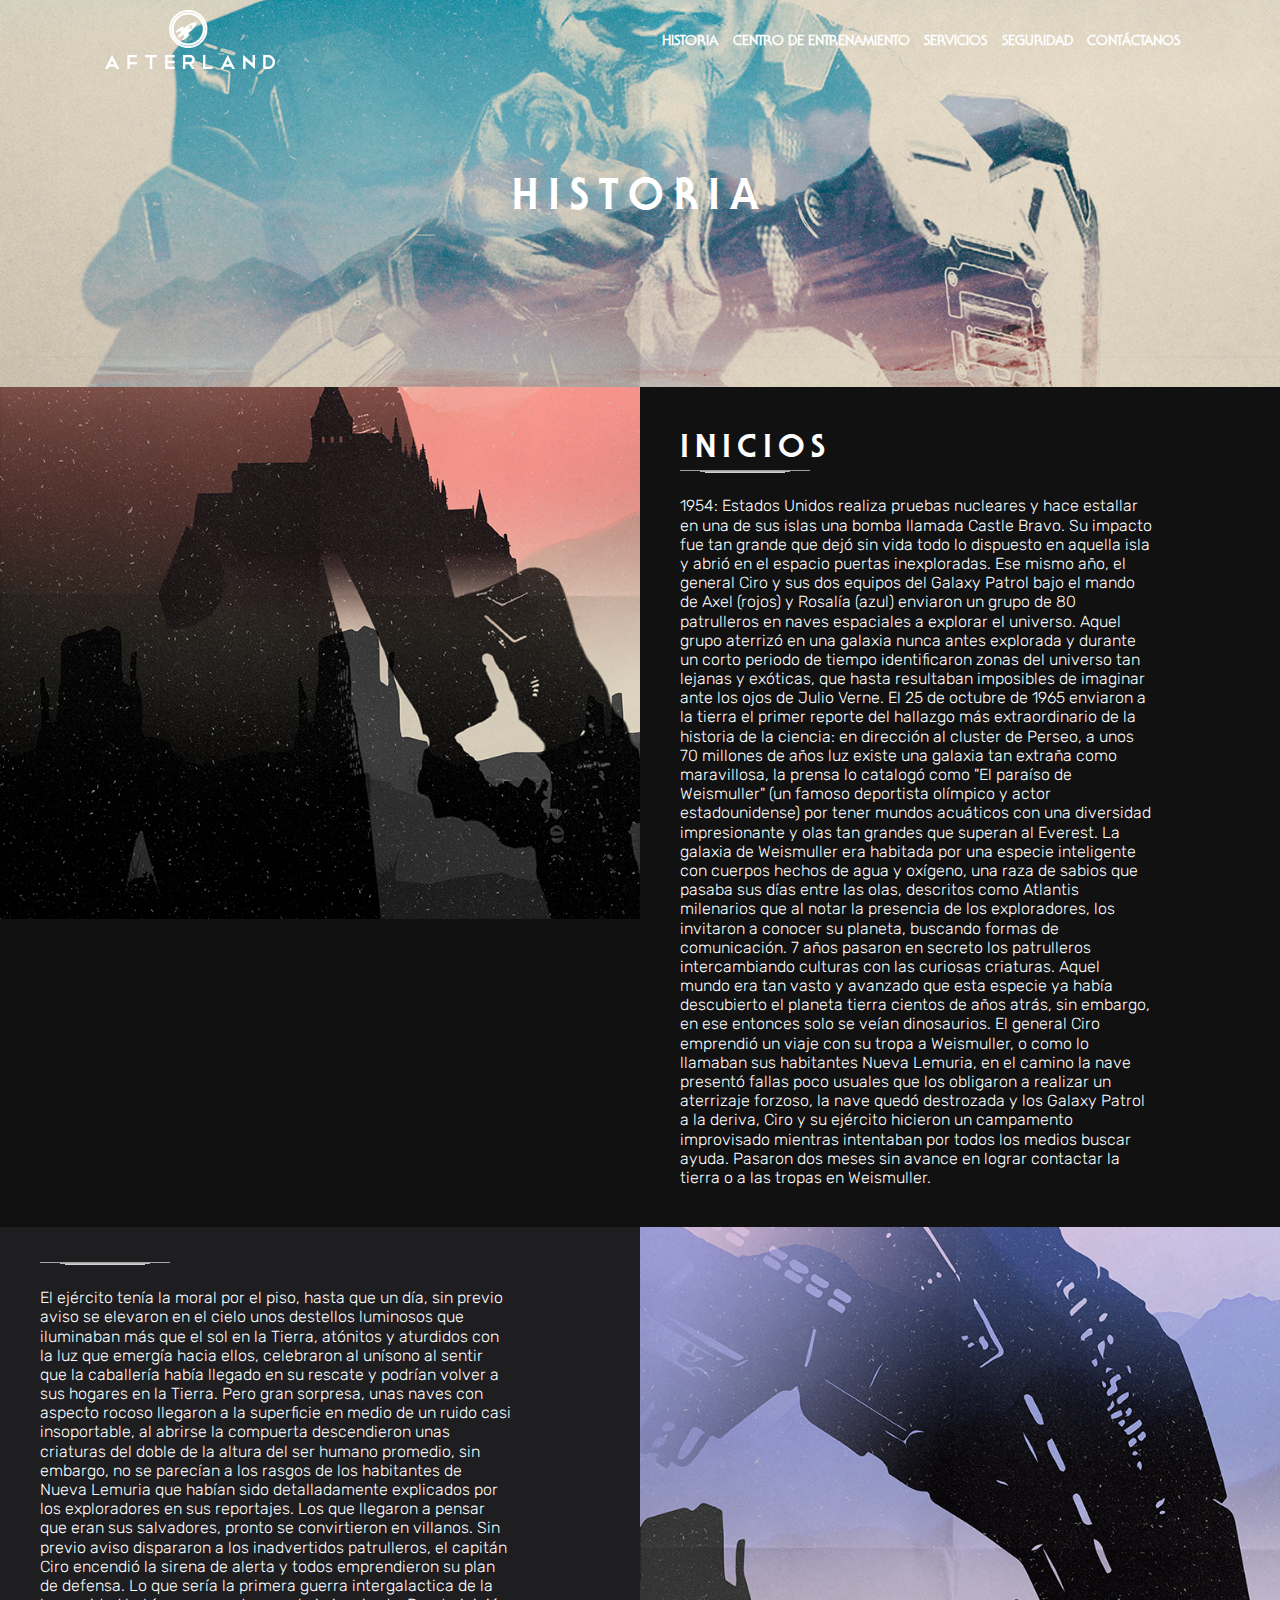
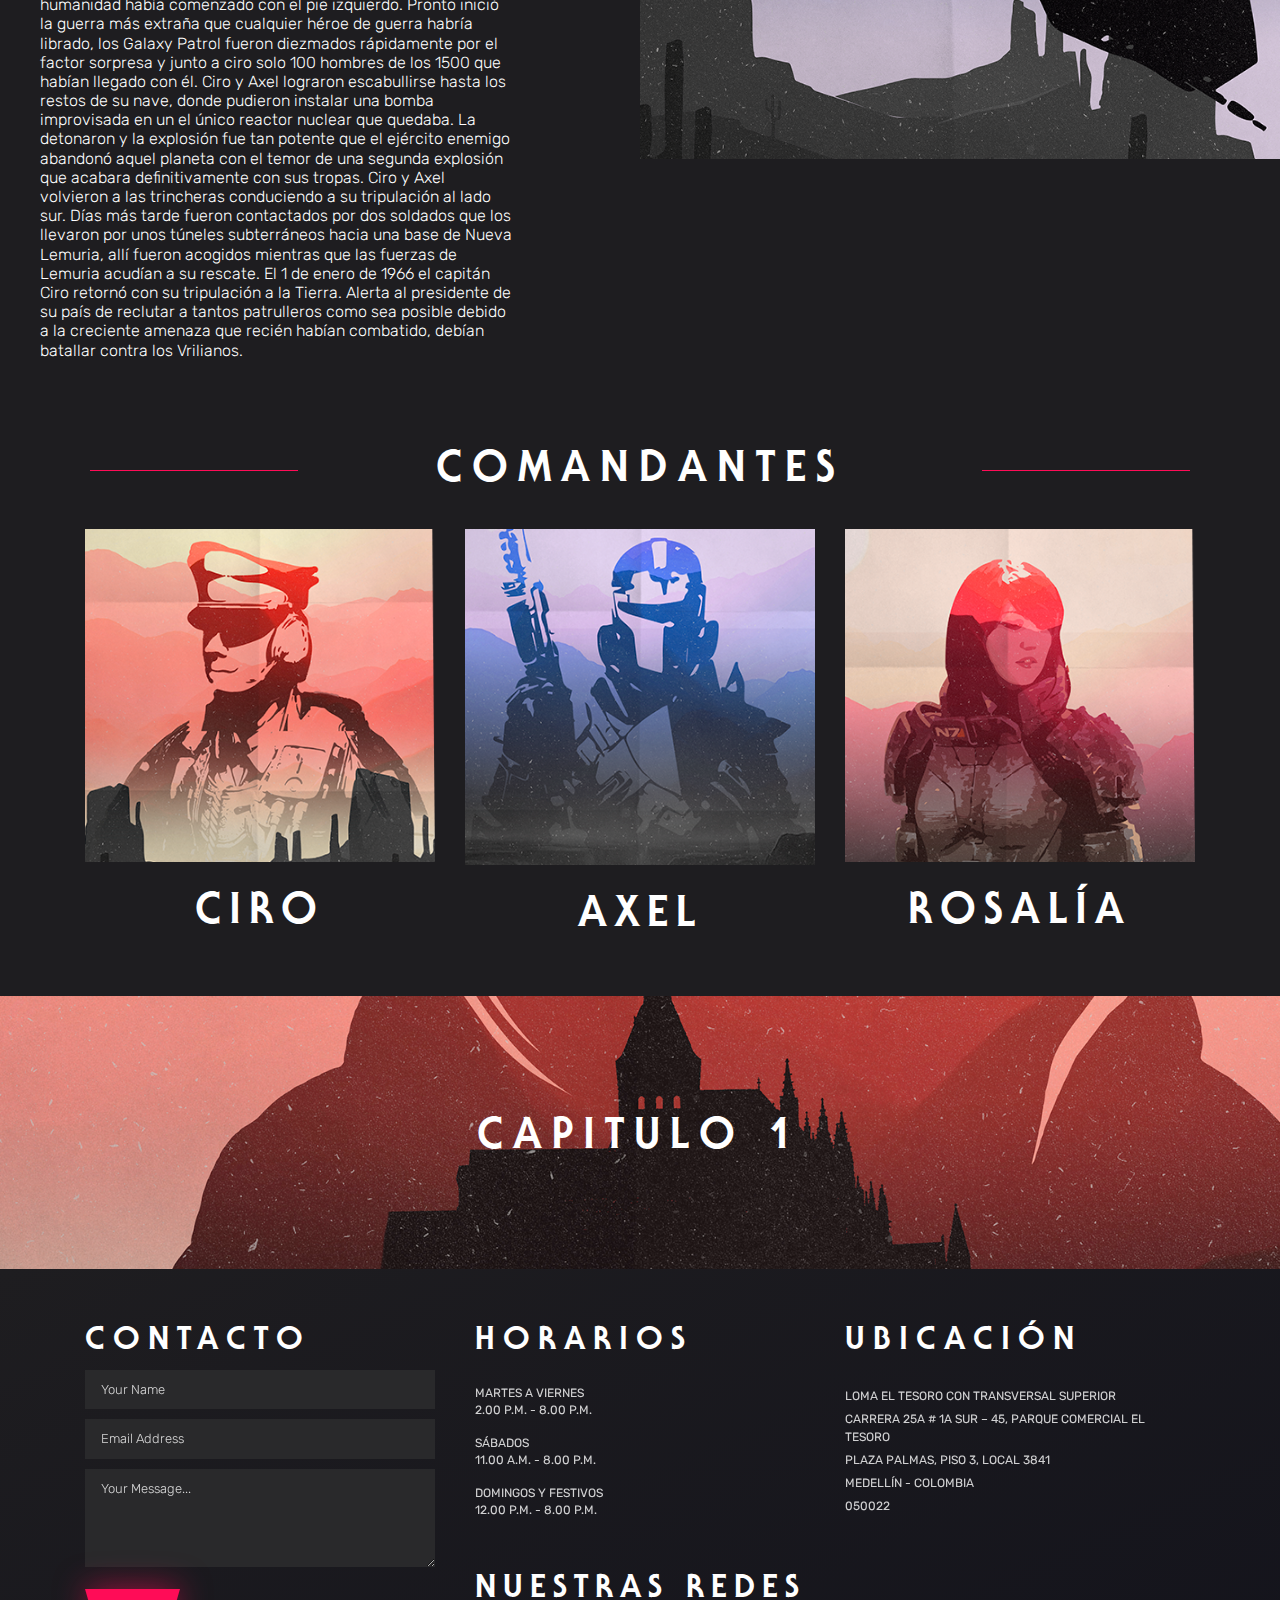
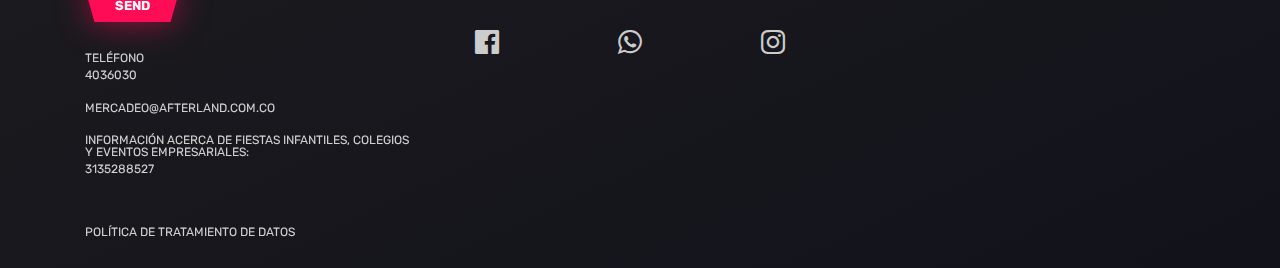
==== pages/history.html @ 02f98a66 "internal pages" ====
<!DOCTYPE html>
<html lang="en">
  <head>
    <meta charset="UTF-8" />
    <meta
      name="viewport"
      content="width=device-width, initial-scale=1, shrink-to-fit=no"
    />
    <meta http-equiv="X-UA-Compatible" content="ie=edge" />
    <title>Afterland - History</title>

    <link rel="icon" href="../img/favicon.ico" type="image/x-icon" />
    <link
      rel="stylesheet"
      href="https://stackpath.bootstrapcdn.com/bootstrap/4.3.1/css/bootstrap.min.css"
      integrity="sha384-ggOyR0iXCbMQv3Xipma34MD+dH/1fQ784/j6cY/iJTQUOhcWr7x9JvoRxT2MZw1T"
      crossorigin="anonymous"
    />
    <link
      rel="stylesheet"
      href="https://maxcdn.bootstrapcdn.com/font-awesome/4.7.0/css/font-awesome.min.css"
    />
    <link
      href="https://fonts.googleapis.com/css?family=Rubik:300,500,700&display=swap"
      rel="stylesheet"
    />
    <link href="../css/styles.css" rel="stylesheet" />
  </head>

  <body>
    <div class="afterland">
      <!-- Header -->
      <header>
        <nav class="afterland__navbar">
          <div class="container">
            <div class="afterland__navbox">
              <div class="afterland__logo">
                <a href="../index.html">
                  <img src="../img/logo.png" alt="logo" />
                </a>
              </div>

              <div class="afterland__menu" id="navbarResponsive">
                <ul class="afterland__list">
                  <li class="afterland__item">
                    <a href="history.html">Historia</a>
                  </li>
                  <li class="afterland__item">
                    <a href="./trainingCenter.html">Centro de entrenamiento</a>
                  </li>
                  <li class="afterland__item">
                    <a href="./services.html">Servicios</a>
                  </li>
                  <li class="afterland__item">
                    <a href="#">Seguridad</a>
                  </li>
                  <li class="afterland__item">
                    <a href="#">contáctanos</a>
                  </li>
                </ul>
              </div>
              <div
                class="afterland__responsive"
                data-toggle="collapse"
                data-target="#navbarResponsive"
                aria-controls="navbarResponsive"
                aria-expanded="false"
                aria-label="Toggle navigation"
              >
                <input type="checkbox" id="lanzador" />
                <label for="lanzador">
                  <span class="afterland__responsive--linea"></span>
                  <span class="afterland__responsive--linea"></span>
                  <span class="afterland__responsive--linea"></span>
                </label>
              </div>
            </div>
          </div>
        </nav>
      </header>
      <!-- End Header -->
      <!-- Banner -->
      <section class="afterland__hero">
        <div class="afterland__banner">
          <picture>
            <img
              class="afterland__banner--header"
              src="../img/Uncle-sam.png"
              alt="Uncle-sam"
            />
          </picture>
          <div class="container">
            <div class="afterland__historyBox">
              <h1 class="afterland__historyTitle">Historia</h1>
            </div>
          </div>
        </div>
      </section>
      <!-- End Banner -->

      <!-- Inicios -->
      <section class="afterland__inicios">
        <div class="afterland__iniciosWrapper">
          <div class="container-fluid">
            <div class="row">
              <div class="col-md-12 col-lg-6 nopadding">
                <div class="afterland__iniciosBox">
                  <div class="afterland__iniciosImage">
                    <img src="../img/AficheEpisodio1-A.png" />
                  </div>
                </div>
              </div>
              <div class="col-md-12 col-lg-6 nopadding">
                <div
                  class="afterland__iniciosHistory afterland__iniciosHistory--inicio"
                >
                  <div class="afterland__iniciosInfo">
                    <h6 class="afterland__iniciosTitle">
                      Inicios
                    </h6>
                  </div>

                  <div class="afterland__line">
                    <span class="afterland__line--first"></span>
                    <span class="afterland__line--last"></span>
                  </div>

                  <p class="afterland__iniciosText">
                    1954: Estados Unidos realiza pruebas nucleares y hace
                    estallar en una de sus islas una bomba llamada Castle Bravo.
                    Su impacto fue tan grande que dejó sin vida todo lo
                    dispuesto en aquella isla y abrió en el espacio puertas
                    inexploradas. Ese mismo año, el general Ciro y sus dos
                    equipos del Galaxy Patrol bajo el mando de Axel (rojos) y
                    Rosalía (azul) enviaron un grupo de 80 patrulleros en naves
                    espaciales a explorar el universo. Aquel grupo aterrizó en
                    una galaxia nunca antes explorada y durante un corto periodo
                    de tiempo identificaron zonas del universo tan lejanas y
                    exóticas, que hasta resultaban imposibles de imaginar ante
                    los ojos de Julio Verne. El 25 de octubre de 1965 enviaron a
                    la tierra el primer reporte del hallazgo más extraordinario
                    de la historia de la ciencia: en dirección al cluster de
                    Perseo, a unos 70 millones de años luz existe una galaxia
                    tan extraña como maravillosa, la prensa lo catalogó como "El
                    paraíso de Weismuller" (un famoso deportista olímpico y
                    actor estadounidense) por tener mundos acuáticos con una
                    diversidad impresionante y olas tan grandes que superan al
                    Everest. La galaxia de Weismuller era habitada por una
                    especie inteligente con cuerpos hechos de agua y oxígeno,
                    una raza de sabios que pasaba sus días entre las olas,
                    descritos como Atlantis milenarios que al notar la presencia
                    de los exploradores, los invitaron a conocer su planeta,
                    buscando formas de comunicación. 7 años pasaron en secreto
                    los patrulleros intercambiando culturas con las curiosas
                    criaturas. Aquel mundo era tan vasto y avanzado que esta
                    especie ya había descubierto el planeta tierra cientos de
                    años atrás, sin embargo, en ese entonces solo se veían
                    dinosaurios. El general Ciro emprendió un viaje con su tropa
                    a Weismuller, o como lo llamaban sus habitantes Nueva
                    Lemuria, en el camino la nave presentó fallas poco usuales
                    que los obligaron a realizar un aterrizaje forzoso, la nave
                    quedó destrozada y los Galaxy Patrol a la deriva, Ciro y su
                    ejército hicieron un campamento improvisado mientras
                    intentaban por todos los medios buscar ayuda. Pasaron dos
                    meses sin avance en lograr contactar la tierra o a las
                    tropas en Weismuller.
                  </p>
                </div>
              </div>
              <div class="col-md-12 col-lg-6 nopadding">
                <div
                  class="afterland__iniciosHistory afterland__iniciosHistory--next"
                >
                  <div class="afterland__line">
                    <span class="afterland__line--first"></span>
                    <span class="afterland__line--last"></span>
                  </div>
                  <p class="afterland__iniciosText">
                    El ejército tenía la moral por el piso, hasta que un día,
                    sin previo aviso se elevaron en el cielo unos destellos
                    luminosos que iluminaban más que el sol en la Tierra,
                    atónitos y aturdidos con la luz que emergía hacia ellos,
                    celebraron al unísono al sentir que la caballería había
                    llegado en su rescate y podrían volver a sus hogares en la
                    Tierra. Pero gran sorpresa, unas naves con aspecto rocoso
                    llegaron a la superficie en medio de un ruido casi
                    insoportable, al abrirse la compuerta descendieron unas
                    criaturas del doble de la altura del ser humano promedio,
                    sin embargo, no se parecían a los rasgos de los habitantes
                    de Nueva Lemuria que habían sido detalladamente explicados
                    por los exploradores en sus reportajes. Los que llegaron a
                    pensar que eran sus salvadores, pronto se convirtieron en
                    villanos. Sin previo aviso dispararon a los inadvertidos
                    patrulleros, el capitán Ciro encendió la sirena de alerta y
                    todos emprendieron su plan de defensa. Lo que sería la
                    primera guerra intergalactica de la humanidad había
                    comenzado con el pie izquierdo. Pronto inició la guerra más
                    extraña que cualquier héroe de guerra habría librado, los
                    Galaxy Patrol fueron diezmados rápidamente por el factor
                    sorpresa y junto a ciro solo 100 hombres de los 1500 que
                    habían llegado con él. Ciro y Axel lograron escabullirse
                    hasta los restos de su nave, donde pudieron instalar una
                    bomba improvisada en un el único reactor nuclear que
                    quedaba. La detonaron y la explosión fue tan potente que el
                    ejército enemigo abandonó aquel planeta con el temor de una
                    segunda explosión que acabara definitivamente con sus
                    tropas. Ciro y Axel volvieron a las trincheras conduciendo a
                    su tripulación al lado sur. Días más tarde fueron
                    contactados por dos soldados que los llevaron por unos
                    túneles subterráneos hacia una base de Nueva Lemuria, allí
                    fueron acogidos mientras que las fuerzas de Lemuria acudían
                    a su rescate. El 1 de enero de 1966 el capitán Ciro retornó
                    con su tripulación a la Tierra. Alerta al presidente de su
                    país de reclutar a tantos patrulleros como sea posible
                    debido a la creciente amenaza que recién habían combatido,
                    debían batallar contra los Vrilianos.
                  </p>
                </div>
              </div>
              <div class="col-md-12 col-lg-6 nopadding full-height">
                <div class="afterland__iniciosBox">
                  <div class="afterland__iniciosImage">
                    <img src="../img/AficheEpisodio1-B.png" />
                  </div>
                </div>
              </div>
            </div>
          </div>
        </div>
      </section>
      <!-- End Inicios -->

      <!-- heroes -->
      <section class="afterland__heroes">
        <div class="container">
          <div class="afterland__heroesBox">
            <div class="row">
              <div class="col-12">
                <div class="afterland__heroesHeading">
                  <h2 class="afterland__headingName">
                    comandantes
                  </h2>
                </div>
              </div>
              <div class="col-xs-12 col-sm-6 col-lg-4">
                <div class="afterland__heroesSquare">
                  <div class="afterland__heroesImageBox">
                    <img class="afterland__heroesImage" src="../img/ciro.png" />
                    <div class="afterland__overlay">
                      <h3>
                        Teniente <br />
                        Mayor
                      </h3>
                    </div>
                  </div>
                  <div class="afterland__heroesInfo">
                    <h6 class="afterland__heroesTitle">
                      Ciro
                    </h6>
                  </div>
                </div>
              </div>
              <div class="col-xs-12 col-sm-6 col-lg-4">
                <div class="afterland__heroesSquare">
                  <div class="afterland__heroesImageBox">
                    <img class="afterland__heroesImage" src="../img/axel.png" />
                    <div class="afterland__overlay">
                      <h3>
                        Teniente <br />
                        Coronel
                      </h3>
                    </div>
                  </div>
                  <div class="afterland__heroesInfo">
                    <h6 class="afterland__heroesTitle">
                      Axel
                    </h6>
                  </div>
                </div>
              </div>
              <div class="col-xs-12 col-sm-6 col-lg-4">
                <div class="afterland__heroesSquare">
                  <div class="afterland__heroesImageBox">
                    <img
                      class="afterland__heroesImage"
                      src="../img/rosalia.png"
                    />
                    <div class="afterland__overlay">
                      <h3>
                        Teniente <br />
                        Experta
                      </h3>
                    </div>
                  </div>
                  <div class="afterland__heroesInfo">
                    <h6 class="afterland__heroesTitle">
                      Rosalía
                    </h6>
                  </div>
                </div>
              </div>
            </div>
          </div>
        </div>
      </section>
      <!-- end heroes -->

      <!-- Banner -->
      <section class="afterland__hero">
        <div class="afterland__banner">
          <picture>
            <img
              class="afterland__banner--header"
              src="../img/Episodio1.png"
              alt="Episodio1"
            />
          </picture>
          <div class="container">
            <div class="afterland__historyBox">
              <h1 class="afterland__historyTitle">Capitulo 1</h1>
            </div>
          </div>
        </div>
      </section>
      <!-- End Banner -->

      <!-- Footer -->
      <footer>
        <div class="afterland__footer">
          <div class="container">
            <div class="afterland__footerBox">
              <div class="row">
                <div class="col-sm-6 col-md-4">
                  <div class="afterland__footerSection">
                    <div>
                      <h3 class="afterland__footerTitle">Contacto</h3>
                    </div>
                    <div class="afterland__footerForm">
                      <form action="" method="get">
                        <input
                          class="afterland__footerInput"
                          type="text"
                          placeholder="Your Name"
                          required
                        />
                        <input
                          class="afterland__footerInput"
                          type="email"
                          placeholder="Email Address"
                          required
                        />
                        <textarea
                          class="afterland__footerInput"
                          rows="4"
                          placeholder="Your Message..."
                          required
                        ></textarea>

                        <span class="afterland__tagWrap">
                          <button class="afterland__footerBtn">
                            Send
                          </button>
                        </span>
                      </form>
                    </div>
                    <div class="afterland__footerInfo">
                      <div class="afterland__footerInfo--box">
                        <p class="afterland__footerInfo--text">teléfono</p>
                        <span class="afterland__footerInfo--phone"
                          >4036030</span
                        >
                      </div>
                      <div class="afterland__footerInfo--box">
                        <p class="afterland__footerInfo--text">
                          mercadeo@afterland.com.co
                        </p>
                      </div>
                      <div class="afterland__footerInfo--box">
                        <p class="afterland__footerInfo--text">
                          información acerca de fiestas infantiles, colegios y
                          eventos empresariales:
                        </p>
                        <span class="afterland__footerInfo--phone"
                          >3135288527</span
                        >
                      </div>
                      <div
                        class="afterland__footerInfo--box afterland__footerInfo--boxDates"
                      >
                        <a href="#" class="afterland__footerInfo--link">
                          <p class="afterland__footerInfo--text">
                            política de tratamiento de datos
                          </p>
                        </a>
                      </div>
                    </div>
                  </div>
                </div>
                <div class="col-sm-6 col-md-4">
                  <div
                    class="afterland__footerSection afterland__footerSection--schedule"
                  >
                    <div>
                      <h3 class="afterland__footerTitle">Horarios</h3>
                    </div>
                    <div class="afterland__footerInfo">
                      <div class="afterland__footerInfo--box">
                        <p class="afterland__footerInfo--text">
                          martes a viernes
                        </p>
                        <span class="afterland__footerInfo--phone"
                          >2.00 p.m. - 8.00 p.m.</span
                        >
                      </div>
                      <div class="afterland__footerInfo--box">
                        <p class="afterland__footerInfo--text">sábados</p>
                        <span class="afterland__footerInfo--phone"
                          >11.00 a.m. - 8.00 p.m.</span
                        >
                      </div>
                      <div class="afterland__footerInfo--box">
                        <p class="afterland__footerInfo--text">
                          domingos y festivos
                        </p>
                        <span class="afterland__footerInfo--phone"
                          >12.00 p.m. - 8.00 p.m.</span
                        >
                      </div>
                      <div class="afterland__footerHeading">
                        <h3
                          class="afterland__footerTitle afterland__footerTitle--media"
                        >
                          Nuestras redes
                        </h3>
                      </div>
                      <div class="afterland__footerSocial">
                        <a
                          href="https://www.facebook.com/AfterlandParqueTematico"
                          class="afterland__footerIcon"
                        >
                          <i
                            class="fa fa-facebook-official"
                            aria-hidden="true"
                          ></i>
                        </a>
                        <a
                          href="https://api.whatsapp.com/send?phone=573135288527"
                          class="afterland__footerIcon"
                        >
                          <i class="fa fa-whatsapp" aria-hidden="true"></i>
                        </a>
                        <a
                          href="https://www.instagram.com/afterlandtesoro/"
                          class="afterland__footerIcon"
                        >
                          <i class="fa fa-instagram" aria-hidden="true"></i>
                        </a>
                        <!-- <a href="" class="afterland__footerIcon">
                            <i class="fa fa-twitter" aria-hidden="true"></i>
                          </a>
                          <a href="" class="afterland__footerIcon">
                            <i class="fa fa-youtube-play" aria-hidden="true"></i>
                          </a> -->
                      </div>
                    </div>
                  </div>
                </div>
                <div class="col-sm-6 col-md-4">
                  <div class="afterland__footerSection">
                    <div>
                      <h3 class="afterland__footerTitle">Ubicación</h3>
                    </div>
                    <div class="afterland__footerInfo">
                      <div class="afterland__footerInfo--box">
                        <p class="afterland__footerInfo--location">
                          Loma El Tesoro con Transversal Superior
                        </p>
                        <p class="afterland__footerInfo--location">
                          Carrera 25A # 1A Sur – 45, Parque Comercial El Tesoro
                        </p>
                        <p class="afterland__footerInfo--location">
                          Plaza palmas, piso 3, local 3841
                        </p>
                        <p class="afterland__footerInfo--location">
                          Medellín - Colombia
                        </p>
                        <p class="afterland__footerInfo--location">
                          050022
                        </p>
                      </div>
                    </div>
                  </div>
                </div>
              </div>
            </div>
          </div>
        </div>
      </footer>
      <!-- End Footer -->
    </div>

    <!-- Scripts -->
    <script
      src="https://code.jquery.com/jquery-3.3.1.slim.min.js"
      integrity="sha384-q8i/X+965DzO0rT7abK41JStQIAqVgRVzpbzo5smXKp4YfRvH+8abtTE1Pi6jizo"
      crossorigin="anonymous"
    ></script>
    <script
      src="https://cdnjs.cloudflare.com/ajax/libs/popper.js/1.14.7/umd/popper.min.js"
      integrity="sha384-UO2eT0CpHqdSJQ6hJty5KVphtPhzWj9WO1clHTMGa3JDZwrnQq4sF86dIHNDz0W1"
      crossorigin="anonymous"
    ></script>
    <script
      src="https://stackpath.bootstrapcdn.com/bootstrap/4.3.1/js/bootstrap.min.js"
      integrity="sha384-JjSmVgyd0p3pXB1rRibZUAYoIIy6OrQ6VrjIEaFf/nJGzIxFDsf4x0xIM+B07jRM"
      crossorigin="anonymous"
    ></script>
    <script src="js/script.js"></script>
  </body>
</html>
---- css/styles.css ----
@font-face {
  font-family: "MostraNuova";
  font-style: normal;
  font-weight: 700;
  src: local("MostraNuova-Bold"), url("../fonts/MostraNuova-Bold.otf") format("otf");
}
@font-face {
  font-family: "ITC Serif Gothic Light";
  font-style: normal;
  font-weight: normal;
  src: local("ITC Serif Gothic Light"), url("../fonts/ITCSerifGothic/itc-serif-gothic-light.woff") format("woff");
}
@font-face {
  font-family: "ITC Serif Gothic Regular";
  font-style: normal;
  font-weight: normal;
  src: local("ITC Serif Gothic Regular"), url("../fonts/ITCSerifGothic/itc-serif-gothic-regular.woff") format("woff");
}
@font-face {
  font-family: "ITC Serif Gothic Extra Bold";
  font-style: normal;
  font-weight: normal;
  src: local("ITC Serif Gothic Extra Bold"), url("../fonts/ITCSerifGothic/itc-serif-gothic-extra-bold.woff") format("woff");
}
html,
body,
ul,
ol {
  margin: 0;
  padding: 0;
}

.nopadding {
  padding: 0 !important;
  margin: 0 !important;
}

.full-height {
  background: #1e1d20;
}

body {
  background: #111111;
}

.carousel-indicators li {
  width: 12px;
  height: 12px;
  border-radius: 100%;
  margin: 0 12px 12px;
}

@font-face {
  font-family: "MostraNuova";
  font-style: normal;
  font-weight: 700;
  src: local("MostraNuova-Bold"), url("../fonts/MostraNuova-Bold.otf") format("otf");
}
@font-face {
  font-family: "ITC Serif Gothic Light";
  font-style: normal;
  font-weight: normal;
  src: local("ITC Serif Gothic Light"), url("../fonts/ITCSerifGothic/itc-serif-gothic-light.woff") format("woff");
}
@font-face {
  font-family: "ITC Serif Gothic Regular";
  font-style: normal;
  font-weight: normal;
  src: local("ITC Serif Gothic Regular"), url("../fonts/ITCSerifGothic/itc-serif-gothic-regular.woff") format("woff");
}
@font-face {
  font-family: "ITC Serif Gothic Extra Bold";
  font-style: normal;
  font-weight: normal;
  src: local("ITC Serif Gothic Extra Bold"), url("../fonts/ITCSerifGothic/itc-serif-gothic-extra-bold.woff") format("woff");
}
@font-face {
  font-family: "MostraNuova";
  font-style: normal;
  font-weight: 700;
  src: local("MostraNuova-Bold"), url("../fonts/MostraNuova-Bold.otf") format("otf");
}
@font-face {
  font-family: "ITC Serif Gothic Light";
  font-style: normal;
  font-weight: normal;
  src: local("ITC Serif Gothic Light"), url("../fonts/ITCSerifGothic/itc-serif-gothic-light.woff") format("woff");
}
@font-face {
  font-family: "ITC Serif Gothic Regular";
  font-style: normal;
  font-weight: normal;
  src: local("ITC Serif Gothic Regular"), url("../fonts/ITCSerifGothic/itc-serif-gothic-regular.woff") format("woff");
}
@font-face {
  font-family: "ITC Serif Gothic Extra Bold";
  font-style: normal;
  font-weight: normal;
  src: local("ITC Serif Gothic Extra Bold"), url("../fonts/ITCSerifGothic/itc-serif-gothic-extra-bold.woff") format("woff");
}
html,
body,
ul,
ol {
  margin: 0;
  padding: 0;
}

.nopadding {
  padding: 0 !important;
  margin: 0 !important;
}

.full-height {
  background: #1e1d20;
}

body {
  background: #111111;
}

.carousel-indicators li {
  width: 12px;
  height: 12px;
  border-radius: 100%;
  margin: 0 12px 12px;
}

@font-face {
  font-family: "MostraNuova";
  font-style: normal;
  font-weight: 700;
  src: local("MostraNuova-Bold"), url("../fonts/MostraNuova-Bold.otf") format("otf");
}
@font-face {
  font-family: "ITC Serif Gothic Light";
  font-style: normal;
  font-weight: normal;
  src: local("ITC Serif Gothic Light"), url("../fonts/ITCSerifGothic/itc-serif-gothic-light.woff") format("woff");
}
@font-face {
  font-family: "ITC Serif Gothic Regular";
  font-style: normal;
  font-weight: normal;
  src: local("ITC Serif Gothic Regular"), url("../fonts/ITCSerifGothic/itc-serif-gothic-regular.woff") format("woff");
}
@font-face {
  font-family: "ITC Serif Gothic Extra Bold";
  font-style: normal;
  font-weight: normal;
  src: local("ITC Serif Gothic Extra Bold"), url("../fonts/ITCSerifGothic/itc-serif-gothic-extra-bold.woff") format("woff");
}
.afterland {
  /* banner */
  /* inicios */
  /* heroes */
  /* resize */
}
.afterland__historyBox {
  position: absolute;
  top: 0;
  display: flex;
  height: 100%;
  left: 0;
  width: 100%;
  justify-content: center;
  align-items: center;
}
.afterland__historyTitle {
  font-family: "ITC Serif Gothic Extra Bold";
  color: #ffffff;
  font-size: 30px;
  margin: 0;
  text-transform: uppercase;
  letter-spacing: 8px;
  text-align: center;
}
.afterland__iniciosImage img {
  width: 100%;
}
.afterland__iniciosHistory {
  width: 100%;
  height: 100%;
  display: flex;
  flex-direction: column;
}
.afterland__iniciosHistory--inicio {
  background: #111111;
}
.afterland__iniciosHistory--next {
  background: #1e1d20;
  padding-top: 30px;
}
.afterland__iniciosTitle {
  font-family: "ITC Serif Gothic Extra Bold";
  padding: 40px 0 0 40px;
  color: #ffffff;
  font-size: 32px;
  margin: 0;
  text-transform: uppercase;
  letter-spacing: 6px;
}
.afterland__iniciosText {
  padding: 20px 0 40px 40px;
  margin: 0;
  font-size: 16px;
  font-weight: 300;
  font-family: "Rubik", sans-serif;
  color: #ffffff;
  width: 90%;
  line-height: 1.2;
}
.afterland__line {
  width: 130px;
  height: 1px;
  left: 40px;
  background: rgba(255, 255, 255, 0.6);
  position: relative;
  margin: 5px 0;
}
.afterland__line--first {
  width: 90px;
  height: 1px;
  background: rgba(255, 255, 255, 0.7);
  position: absolute;
  top: 1px;
  left: 20px;
}
.afterland__line--last {
  width: 80px;
  height: 1px;
  background: rgba(255, 255, 255, 0.8);
  position: absolute;
  top: 2px;
  left: 25px;
}
.afterland__heroesHeading {
  display: flex;
  justify-content: center;
  margin: 0 auto;
  text-align: center;
}
.afterland__heroesHeading::after {
  content: "";
  position: absolute;
  bottom: 0;
  left: 20px;
  right: 80%;
  height: 50%;
  border-top: 1px solid #ff0c57;
  z-index: 20;
}
.afterland__heroesHeading::before {
  content: "";
  position: absolute;
  bottom: 0;
  left: 80%;
  right: 20px;
  height: 50%;
  border-top: 1px solid #ff0c57;
  z-index: 20;
}
.afterland__heroes {
  width: 100%;
  padding: 40px 0;
  background: #1e1d20;
  display: flex;
  align-items: center;
}
.afterland__heroesWrap {
  display: flex;
  justify-content: center;
}
.afterland__heroesBox {
  margin: 0 auto;
}
.afterland__heroesSquare {
  margin: 30px auto 0;
}
.afterland__heroesImageBox {
  width: 100%;
  cursor: pointer;
  position: relative;
}
.afterland__heroesImage {
  width: 100%;
}
.afterland__heroesInfo {
  text-align: center;
  padding: 20px;
}
.afterland__heroesTitle {
  font-family: "ITC Serif Gothic Extra Bold";
  color: #ffffff;
  font-size: 30px;
  margin: 0;
  text-transform: uppercase;
  letter-spacing: 6px;
}
.afterland__overlay {
  position: absolute;
  top: 0;
  bottom: 0;
  left: 0;
  right: 0;
  height: 100%;
  width: 100%;
  opacity: 0;
  background: rgba(255, 12, 87, 0.2);
  transition: 0.5s ease-in;
  display: flex;
  justify-content: center;
  align-items: center;
  padding: 0 30px;
}
.afterland__overlay > h3 {
  font-size: 18px;
  color: #ffffff;
  margin: 0;
  text-align: center;
  text-transform: uppercase;
  opacity: 0.9;
  letter-spacing: 6px;
}
.afterland__overlay:hover {
  opacity: 1;
}
@media (min-width: 768px) {
  .afterland__heroesTitle {
    font-size: 43px;
    letter-spacing: 8px;
  }
  .afterland__overlay > h3 {
    font-size: 30px;
  }
  .afterland__historyTitle {
    font-size: 43px;
    letter-spacing: 10px;
  }
  .afterland__iniciosText {
    width: 80%;
  }
}

@font-face {
  font-family: "MostraNuova";
  font-style: normal;
  font-weight: 700;
  src: local("MostraNuova-Bold"), url("../fonts/MostraNuova-Bold.otf") format("otf");
}
@font-face {
  font-family: "ITC Serif Gothic Light";
  font-style: normal;
  font-weight: normal;
  src: local("ITC Serif Gothic Light"), url("../fonts/ITCSerifGothic/itc-serif-gothic-light.woff") format("woff");
}
@font-face {
  font-family: "ITC Serif Gothic Regular";
  font-style: normal;
  font-weight: normal;
  src: local("ITC Serif Gothic Regular"), url("../fonts/ITCSerifGothic/itc-serif-gothic-regular.woff") format("woff");
}
@font-face {
  font-family: "ITC Serif Gothic Extra Bold";
  font-style: normal;
  font-weight: normal;
  src: local("ITC Serif Gothic Extra Bold"), url("../fonts/ITCSerifGothic/itc-serif-gothic-extra-bold.woff") format("woff");
}
html,
body,
ul,
ol {
  margin: 0;
  padding: 0;
}

.nopadding {
  padding: 0 !important;
  margin: 0 !important;
}

.full-height {
  background: #1e1d20;
}

body {
  background: #111111;
}

.carousel-indicators li {
  width: 12px;
  height: 12px;
  border-radius: 100%;
  margin: 0 12px 12px;
}

@font-face {
  font-family: "MostraNuova";
  font-style: normal;
  font-weight: 700;
  src: local("MostraNuova-Bold"), url("../fonts/MostraNuova-Bold.otf") format("otf");
}
@font-face {
  font-family: "ITC Serif Gothic Light";
  font-style: normal;
  font-weight: normal;
  src: local("ITC Serif Gothic Light"), url("../fonts/ITCSerifGothic/itc-serif-gothic-light.woff") format("woff");
}
@font-face {
  font-family: "ITC Serif Gothic Regular";
  font-style: normal;
  font-weight: normal;
  src: local("ITC Serif Gothic Regular"), url("../fonts/ITCSerifGothic/itc-serif-gothic-regular.woff") format("woff");
}
@font-face {
  font-family: "ITC Serif Gothic Extra Bold";
  font-style: normal;
  font-weight: normal;
  src: local("ITC Serif Gothic Extra Bold"), url("../fonts/ITCSerifGothic/itc-serif-gothic-extra-bold.woff") format("woff");
}
.afterland {
  /* locations */
}
.afterland__locations {
  width: 100%;
  padding: 40px 0;
  background: #1e1d20;
  display: flex;
  align-items: center;
}
.afterland__locationsCard {
  background: #171618;
  font-family: "Rubik", sans-serif;
  color: #ffffff;
  max-width: 300px;
  margin: 20px auto 0;
}
.afterland__locationsImage {
  width: 100%;
}
.afterland__locationsInfo {
  padding: 20px;
  line-height: 0.8;
  min-height: 111px;
}
.afterland__locationsTitle {
  font-size: 14px;
  font-weight: 700;
  margin: 0 0 3px;
  text-transform: uppercase;
}
.afterland__locationsButton {
  -webkit-clip-path: polygon(10% 100%, 90% 100%, 100% 0, 0 0);
  clip-path: polygon(10% 100%, 90% 100%, 100% 0, 0 0);
  padding: 5px 10px;
  background: #ff0c57;
  color: #ffffff;
  border: 0;
  text-align: center;
  line-height: 1;
  font-family: "Rubik", sans-serif;
  font-weight: bold;
  font-size: 7px;
  text-transform: uppercase;
  margin: 5px 0 0;
  padding: 8px 16px !important;
  font-size: 10px !important;
}
.afterland__locationsButton:hover {
  background: rgba(255, 12, 87, 0.8);
  opacity: 0.9;
}
.afterland__locationsButton:focus {
  outline: none;
}
@media (min-width: 768px) {
  .afterland__locationsButton {
    padding: 10px 30px;
    font-size: 13px;
    margin: 10px 0 0;
  }
}
.afterland__locationsBottom {
  display: flex;
  justify-content: center;
}
.afterland__tagWrap {
  filter: drop-shadow(0px 0px 16px rgba(255, 12, 87, 0.6));
}
.afterland__locationsImageBox {
  position: relative;
  display: flex;
  justify-content: center;
  align-items: center;
  opacity: 0.8;
  transition: 0.3s ease-in-out;
  cursor: pointer;
}
.afterland__locationsImageBox:hover {
  opacity: 1;
}
.afterland__locationsLogo {
  position: absolute;
}

@font-face {
  font-family: "MostraNuova";
  font-style: normal;
  font-weight: 700;
  src: local("MostraNuova-Bold"), url("../fonts/MostraNuova-Bold.otf") format("otf");
}
@font-face {
  font-family: "ITC Serif Gothic Light";
  font-style: normal;
  font-weight: normal;
  src: local("ITC Serif Gothic Light"), url("../fonts/ITCSerifGothic/itc-serif-gothic-light.woff") format("woff");
}
@font-face {
  font-family: "ITC Serif Gothic Regular";
  font-style: normal;
  font-weight: normal;
  src: local("ITC Serif Gothic Regular"), url("../fonts/ITCSerifGothic/itc-serif-gothic-regular.woff") format("woff");
}
@font-face {
  font-family: "ITC Serif Gothic Extra Bold";
  font-style: normal;
  font-weight: normal;
  src: local("ITC Serif Gothic Extra Bold"), url("../fonts/ITCSerifGothic/itc-serif-gothic-extra-bold.woff") format("woff");
}
html,
body,
ul,
ol {
  margin: 0;
  padding: 0;
}

.nopadding {
  padding: 0 !important;
  margin: 0 !important;
}

.full-height {
  background: #1e1d20;
}

body {
  background: #111111;
}

.carousel-indicators li {
  width: 12px;
  height: 12px;
  border-radius: 100%;
  margin: 0 12px 12px;
}

@font-face {
  font-family: "MostraNuova";
  font-style: normal;
  font-weight: 700;
  src: local("MostraNuova-Bold"), url("../fonts/MostraNuova-Bold.otf") format("otf");
}
@font-face {
  font-family: "ITC Serif Gothic Light";
  font-style: normal;
  font-weight: normal;
  src: local("ITC Serif Gothic Light"), url("../fonts/ITCSerifGothic/itc-serif-gothic-light.woff") format("woff");
}
@font-face {
  font-family: "ITC Serif Gothic Regular";
  font-style: normal;
  font-weight: normal;
  src: local("ITC Serif Gothic Regular"), url("../fonts/ITCSerifGothic/itc-serif-gothic-regular.woff") format("woff");
}
@font-face {
  font-family: "ITC Serif Gothic Extra Bold";
  font-style: normal;
  font-weight: normal;
  src: local("ITC Serif Gothic Extra Bold"), url("../fonts/ITCSerifGothic/itc-serif-gothic-extra-bold.woff") format("woff");
}
.afterland {
  /* services */
  /* resize */
}
.afterland__services {
  width: 100%;
  background: #111111;
  overflow-x: hidden;
}
.afterland__servicesTitle {
  padding-bottom: 30px;
}
.afterland__servicesImage {
  width: 100%;
  height: 100%;
}
.afterland__events {
  background: #1e1d20;
}
.afterland__eventsForm {
  display: block;
  font-family: "Rubik", sans-serif;
  display: flex;
  flex-direction: column;
  justify-content: center;
  align-items: center;
  height: 100%;
  padding: 0 40px 20px;
  position: relative;
}
.afterland__eventsInput {
  width: 100%;
  font-size: 13px;
  border: none;
  background: #29292b;
  color: #ffffff;
  padding: 10px 16px;
  margin: 5px 0;
  font-weight: 300;
}
.afterland__eventsInput:focus {
  outline: none;
  background: rgba(41, 41, 43, 0.8);
  transition: all 0.3s ease-in;
}
.afterland__eventsInput::placeholder {
  color: #ffffff;
  opacity: 0.8;
}
.afterland__eventsBtn {
  -webkit-clip-path: polygon(10% 100%, 90% 100%, 100% 0, 0 0);
  clip-path: polygon(10% 100%, 90% 100%, 100% 0, 0 0);
  padding: 5px 10px;
  background: #ff0c57;
  color: #ffffff;
  border: 0;
  text-align: center;
  line-height: 1;
  font-family: "Rubik", sans-serif;
  font-weight: bold;
  font-size: 7px;
  text-transform: uppercase;
  margin: 5px 0 0;
  padding: 10px 20px;
  font-size: 12px;
}
.afterland__eventsBtn:hover {
  background: rgba(255, 12, 87, 0.8);
  opacity: 0.9;
}
.afterland__eventsBtn:focus {
  outline: none;
}
@media (min-width: 768px) {
  .afterland__eventsBtn {
    padding: 10px 30px;
    font-size: 13px;
    margin: 10px 0 0;
  }
}
.afterland__lineBox {
  position: absolute;
  top: 5%;
  left: 5%;
}
.afterland__eventsDescription {
  color: #ffffff;
  font-family: "Rubik", sans-serif;
  font-weight: 300;
  font-size: 14px;
  opacity: 0.8;
  line-height: 1.3;
  width: 80%;
  padding: 50px 0 20px;
  text-align: center;
}
.afterland__mediaBoxP {
  background-repeat: no-repeat;
  background-size: cover;
  background-position: center center;
  position: relative;
}
.afterland__fiestaTitle {
  font-size: 43px;
  letter-spacing: 10px;
  text-transform: uppercase;
  font-weight: 700;
  color: #ffffff;
  font-family: "ITC Serif Gothic Extra Bold";
  text-align: center;
  padding: 20px 0;
  margin: 0;
}
.afterland__servicesWrap {
  text-align: center;
}
.afterland__cardLine {
  width: 130px;
  height: 1px;
  background: rgba(255, 255, 255, 0.6);
  position: relative;
  margin: 5px auto;
}
.afterland__partycardBox {
  background: #1e1d20;
}
.afterland__partyCard {
  background: transparent;
  font-family: "Rubik", sans-serif;
  color: #ffffff;
  margin: 20px auto 0;
}
@media (min-width: 768px) {
  .afterland__eventsDescription {
    padding: 20px 0;
  }
}

.afterland {
  /*header*/
  /*banner*/
  /* training */
  /* media */
  /* footer */
  /* resize */
}
.afterland__navbar {
  width: 100%;
  position: relative;
  padding: 10px 0;
  background-color: transparent;
  z-index: 99;
  background: #1e1d20;
}
.afterland__navbox {
  display: flex;
  justify-content: space-between;
  align-items: center;
  padding: 0 10px;
}
.afterland__logo {
  padding: 0 10px;
}
.afterland__logo img {
  width: 70%;
}
.afterland__menu:not(.show) {
  display: none;
}
.afterland__item {
  display: inline-block;
  list-style-type: none;
  margin: 0;
  padding: 0 5px;
}
.afterland__item a {
  font-family: "ITC Serif Gothic Regular";
  color: #ffffff;
  text-decoration: none;
  text-transform: uppercase;
  font-weight: bold;
  font-size: 14px;
  text-shadow: 0 0 0 transparent, 0 0 0 transparent;
}
.afterland__item a:hover {
  color: #ff0c57;
  transition: all 0.2s ease-in-out;
  text-shadow: 0 0 2px #ff0c57, 0 0 2px #ffffff;
}
.afterland__list {
  position: absolute;
  text-align: right;
  top: 60px;
  width: 100%;
  left: 0;
  display: grid;
  padding: 10px 30px;
  z-index: 9999;
  background: rgba(23, 22, 24, 0.7);
  transition: all 0.3s ease-in;
}
.afterland__responsive {
  width: 30px;
  height: 20px;
  padding: 0;
}
.afterland__responsive #lanzador {
  position: absolute;
  left: -9999px;
}
.afterland__responsive label {
  display: flex;
  flex-direction: column;
  justify-content: space-between;
  height: 100%;
  cursor: pointer;
}
.afterland__responsive--linea {
  height: 3px;
  background-color: #fff;
  transform: translateY(0) rotate(0);
  transition: all 0.3s;
  box-shadow: 0 0 4px #ff0c57, 0 0 4px #ffffff;
}
#lanzador:checked ~ label .afterland__responsive--linea:nth-child(1) {
  transform: translateY(9px) rotate(45deg);
}
#lanzador:checked ~ label .afterland__responsive--linea:nth-child(2) {
  opacity: 0;
}
#lanzador:checked ~ label .afterland__responsive--linea:nth-child(3) {
  transform: translateY(-9px) rotate(-45deg);
}
.afterland__banner {
  background-repeat: no-repeat;
  background-size: cover;
  background-position: center center;
  position: relative;
}
.afterland__banner--header {
  width: 100%;
  height: 100%;
}
.afterland__bannerBox {
  position: absolute;
  top: 0;
  display: flex;
  height: 100%;
  left: 0;
  width: 100%;
  justify-content: center;
  align-items: center;
  overflow-x: hidden;
}
.afterland__caption {
  display: inline-flex;
}
.afterland__caption--force {
  width: 50%;
}
.afterland__caption--play {
  width: 40%;
  cursor: pointer;
}
.afterland__caption--play:hover {
  opacity: 0.8;
}
.afterland__captionInfo {
  display: inline-flex;
  flex-direction: column;
  justify-content: center;
  align-items: center;
}
.afterland__infoPlay {
  height: 100%;
  display: flex;
  justify-content: center;
  align-items: center;
}
.afterland__knowBtn {
  -webkit-clip-path: polygon(10% 100%, 90% 100%, 100% 0, 0 0);
  clip-path: polygon(10% 100%, 90% 100%, 100% 0, 0 0);
  padding: 5px 10px;
  background: #ff0c57;
  color: #ffffff;
  border: 0;
  text-align: center;
  line-height: 1;
  font-family: "Rubik", sans-serif;
  font-weight: bold;
  font-size: 7px;
  text-transform: uppercase;
  margin: 5px 0 0;
}
.afterland__knowBtn:hover {
  background: rgba(255, 12, 87, 0.8);
  opacity: 0.9;
}
.afterland__knowBtn:focus {
  outline: none;
}
@media (min-width: 768px) {
  .afterland__knowBtn {
    padding: 10px 30px;
    font-size: 13px;
    margin: 10px 0 0;
  }
}
.afterland__training {
  width: 100%;
  padding: 40px 0;
  background: #1e1d20;
  display: flex;
  align-items: center;
}
.afterland__card {
  background: #171618;
  font-family: "Rubik", sans-serif;
  color: #ffffff;
  max-width: 300px;
  margin: 50px auto 0;
}
.afterland__cardImage {
  width: 100%;
}
.afterland__cardInfo {
  padding: 20px;
  min-height: 160px;
  line-height: 0.8;
}
.afterland__cardTitle {
  font-size: 14px;
  font-weight: 700;
  margin: 0 0 3px;
  text-transform: uppercase;
}
.afterland__cardText {
  font-size: 14px;
  font-weight: 300;
}
.afterland__cardHeading {
  display: flex;
  justify-content: center;
  margin: 0 auto;
  text-align: center;
}
.afterland__cardHeading::after {
  content: "";
  position: absolute;
  bottom: 0;
  left: 20px;
  right: 80%;
  height: 50%;
  border-top: 1px solid #ff0c57;
  z-index: 20;
}
.afterland__cardHeading::before {
  content: "";
  position: absolute;
  bottom: 0;
  left: 80%;
  right: 20px;
  height: 50%;
  border-top: 1px solid #ff0c57;
  z-index: 20;
}
.afterland__headingName {
  font-family: "ITC Serif Gothic Extra Bold";
  text-transform: uppercase;
  letter-spacing: 8px;
  font-size: 24px;
  font-weight: 700;
  color: #ffffff;
  position: relative;
}
.afterland__cardBottom {
  display: flex;
  justify-content: center;
  margin: 0 auto;
  padding: 30px 0;
}
.afterland__cardButton {
  -webkit-clip-path: polygon(10% 100%, 90% 100%, 100% 0, 0 0);
  clip-path: polygon(10% 100%, 90% 100%, 100% 0, 0 0);
  padding: 5px 10px;
  background: #ff0c57;
  color: #ffffff;
  border: 0;
  text-align: center;
  line-height: 1;
  font-family: "Rubik", sans-serif;
  font-weight: bold;
  font-size: 7px;
  text-transform: uppercase;
  margin: 5px 0 0;
  padding: 10px 20px;
  font-size: 12px;
}
.afterland__cardButton:hover {
  background: rgba(255, 12, 87, 0.8);
  opacity: 0.9;
}
.afterland__cardButton:focus {
  outline: none;
}
@media (min-width: 768px) {
  .afterland__cardButton {
    padding: 10px 30px;
    font-size: 13px;
    margin: 10px 0 0;
  }
}
.afterland__tagWrap {
  filter: drop-shadow(0px 0px 16px rgba(255, 12, 87, 0.6));
}
.afterland__mediaBox {
  background-repeat: no-repeat;
  background-size: cover;
  background-position: center center;
  position: relative;
  padding-bottom: 20px;
  background: #1e1d20;
}
.afterland__videoResponsive {
  position: relative;
  min-height: 798px;
  overflow: hidden;
}
.afterland__videoResponsive iframe, .afterland__videoResponsive object, .afterland__videoResponsive embed {
  position: absolute;
  top: 0;
  left: 0;
  width: 100%;
  height: 100%;
}
.afterland__footer {
  background: linear-gradient(to bottom right, #1e1d20, #12121b);
}
.afterland__footerSection {
  color: #ffffff;
  margin-bottom: 50px;
}
.afterland__footerSection--schedule {
  padding: 0 0 0 10px;
}
.afterland__footerBox {
  padding: 50px 0 20px;
}
.afterland__footerForm {
  font-family: "Rubik", sans-serif;
}
.afterland__footerInput {
  width: 100%;
  font-size: 13px;
  border: none;
  background: #29292b;
  color: #ffffff;
  padding: 10px 16px;
  margin: 5px 0;
  font-weight: 300;
}
.afterland__footerInput:focus {
  outline: none;
  background: rgba(41, 41, 43, 0.8);
  transition: all 0.3s ease-in;
}
.afterland__footerInput::placeholder {
  color: #ffffff;
  opacity: 0.8;
}
.afterland__footerTitle {
  font-size: 32px;
  font-family: "ITC Serif Gothic Extra Bold";
  letter-spacing: 8px;
  text-transform: uppercase;
}
.afterland__footerTitle--media {
  letter-spacing: 7px;
}
.afterland__footerBtn {
  -webkit-clip-path: polygon(10% 100%, 90% 100%, 100% 0, 0 0);
  clip-path: polygon(10% 100%, 90% 100%, 100% 0, 0 0);
  padding: 5px 10px;
  background: #ff0c57;
  color: #ffffff;
  border: 0;
  text-align: center;
  line-height: 1;
  font-family: "Rubik", sans-serif;
  font-weight: bold;
  font-size: 7px;
  text-transform: uppercase;
  margin: 5px 0 0;
  padding: 10px 20px;
  font-size: 12px;
}
.afterland__footerBtn:hover {
  background: rgba(255, 12, 87, 0.8);
  opacity: 0.9;
}
.afterland__footerBtn:focus {
  outline: none;
}
@media (min-width: 768px) {
  .afterland__footerBtn {
    padding: 10px 30px;
    font-size: 13px;
    margin: 10px 0 0;
  }
}
.afterland__footerInfo {
  text-transform: uppercase;
  font-family: "Rubik", sans-serif;
  font-size: 12px;
  margin: 20px 0 0;
}
.afterland__footerInfo--box {
  padding: 10px 20px 10px 0;
}
.afterland__footerInfo--boxDates {
  margin-top: 30px;
  width: fit-content;
}
.afterland__footerInfo--text {
  opacity: 0.8;
  line-height: 1;
  margin: 0;
}
.afterland__footerInfo--location {
  margin: 0 0 5px 0;
}
.afterland__footerInfo--phone {
  position: relative;
  top: 2px;
  opacity: 0.8;
}
.afterland__footerInfo--location {
  opacity: 0.8;
}
.afterland__footerInfo--link {
  color: #ffffff;
}
.afterland__footerInfo--link:hover {
  color: rgba(255, 255, 255, 0.8);
  text-decoration: none;
}
.afterland__footerHeading {
  padding-top: 40px;
}
.afterland__footerSocial {
  display: flex;
  justify-content: space-between;
  padding: 15px 30px 0 0;
  margin-bottom: 50px;
}
.afterland__footerIcon i {
  color: rgba(255, 255, 255, 0.8);
  font-size: 28px;
}
.afterland__footerIcon i:hover {
  color: rgba(255, 12, 87, 0.8);
  transition: all 0.2s ease-in;
}
@media (min-width: 768px) {
  .afterland__navbar {
    position: absolute;
    background: none;
  }
  .afterland__cardHeading::after {
    left: 75%;
    right: 50px;
  }
  .afterland__cardHeading::before {
    left: 50px;
    right: 75%;
  }
  .afterland__cardText {
    font-size: 12px;
  }
  .afterland__headingName {
    font-size: 43px;
    letter-spacing: 10px;
  }
  .afterland__list {
    display: block;
    position: unset;
    padding: 10px 0;
    top: 80px;
    background: none;
  }
  .afterland__menu {
    text-align: right;
  }
  .afterland__menu:not(.show) {
    display: flex;
  }
  .afterland__responsive {
    display: none;
  }
  .afterland__caption {
    margin-right: 0;
    margin-bottom: 0;
  }
  .afterland__caption--force {
    width: 60%;
  }
  .afterland__caption--play {
    width: 50%;
  }
  .afterland__logo img {
    width: unset;
  }
  .afterland__footerSection {
    margin-bottom: 0;
  }
}

/*# sourceMappingURL=styles.css.map */
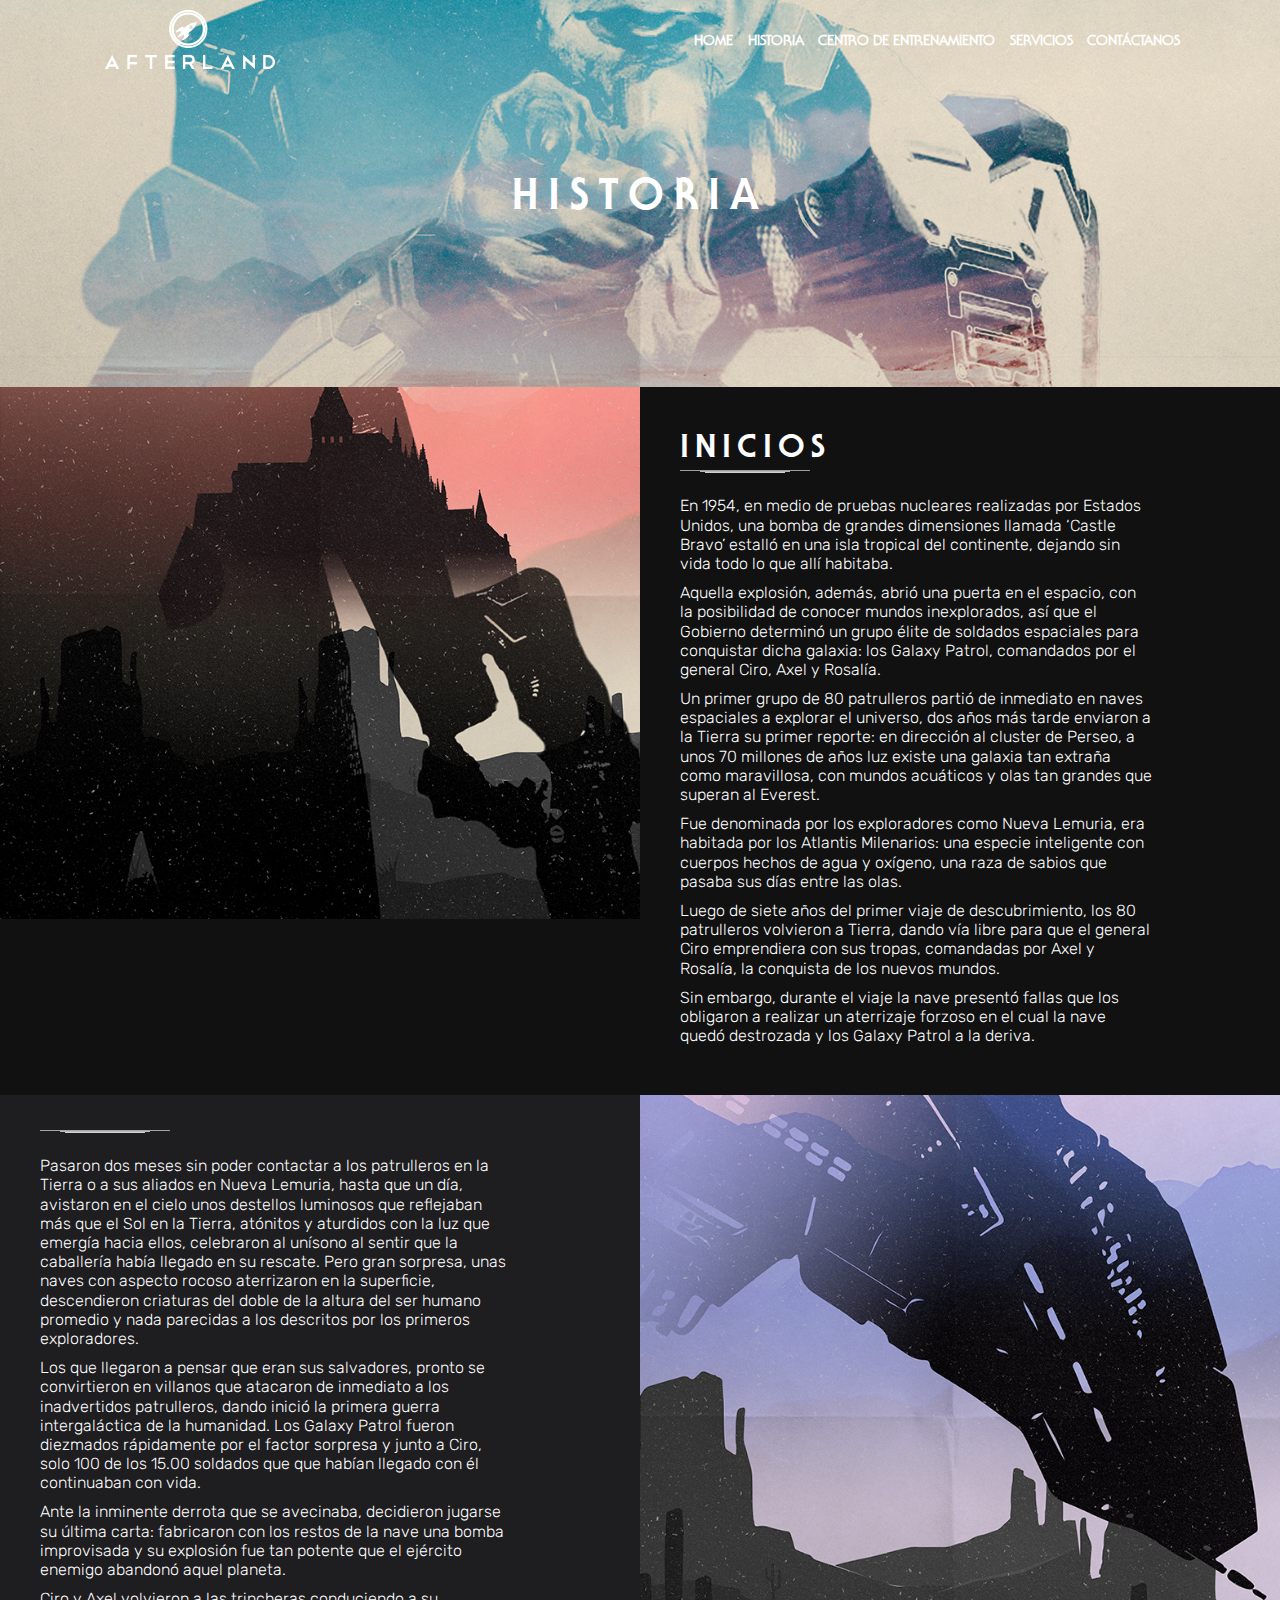
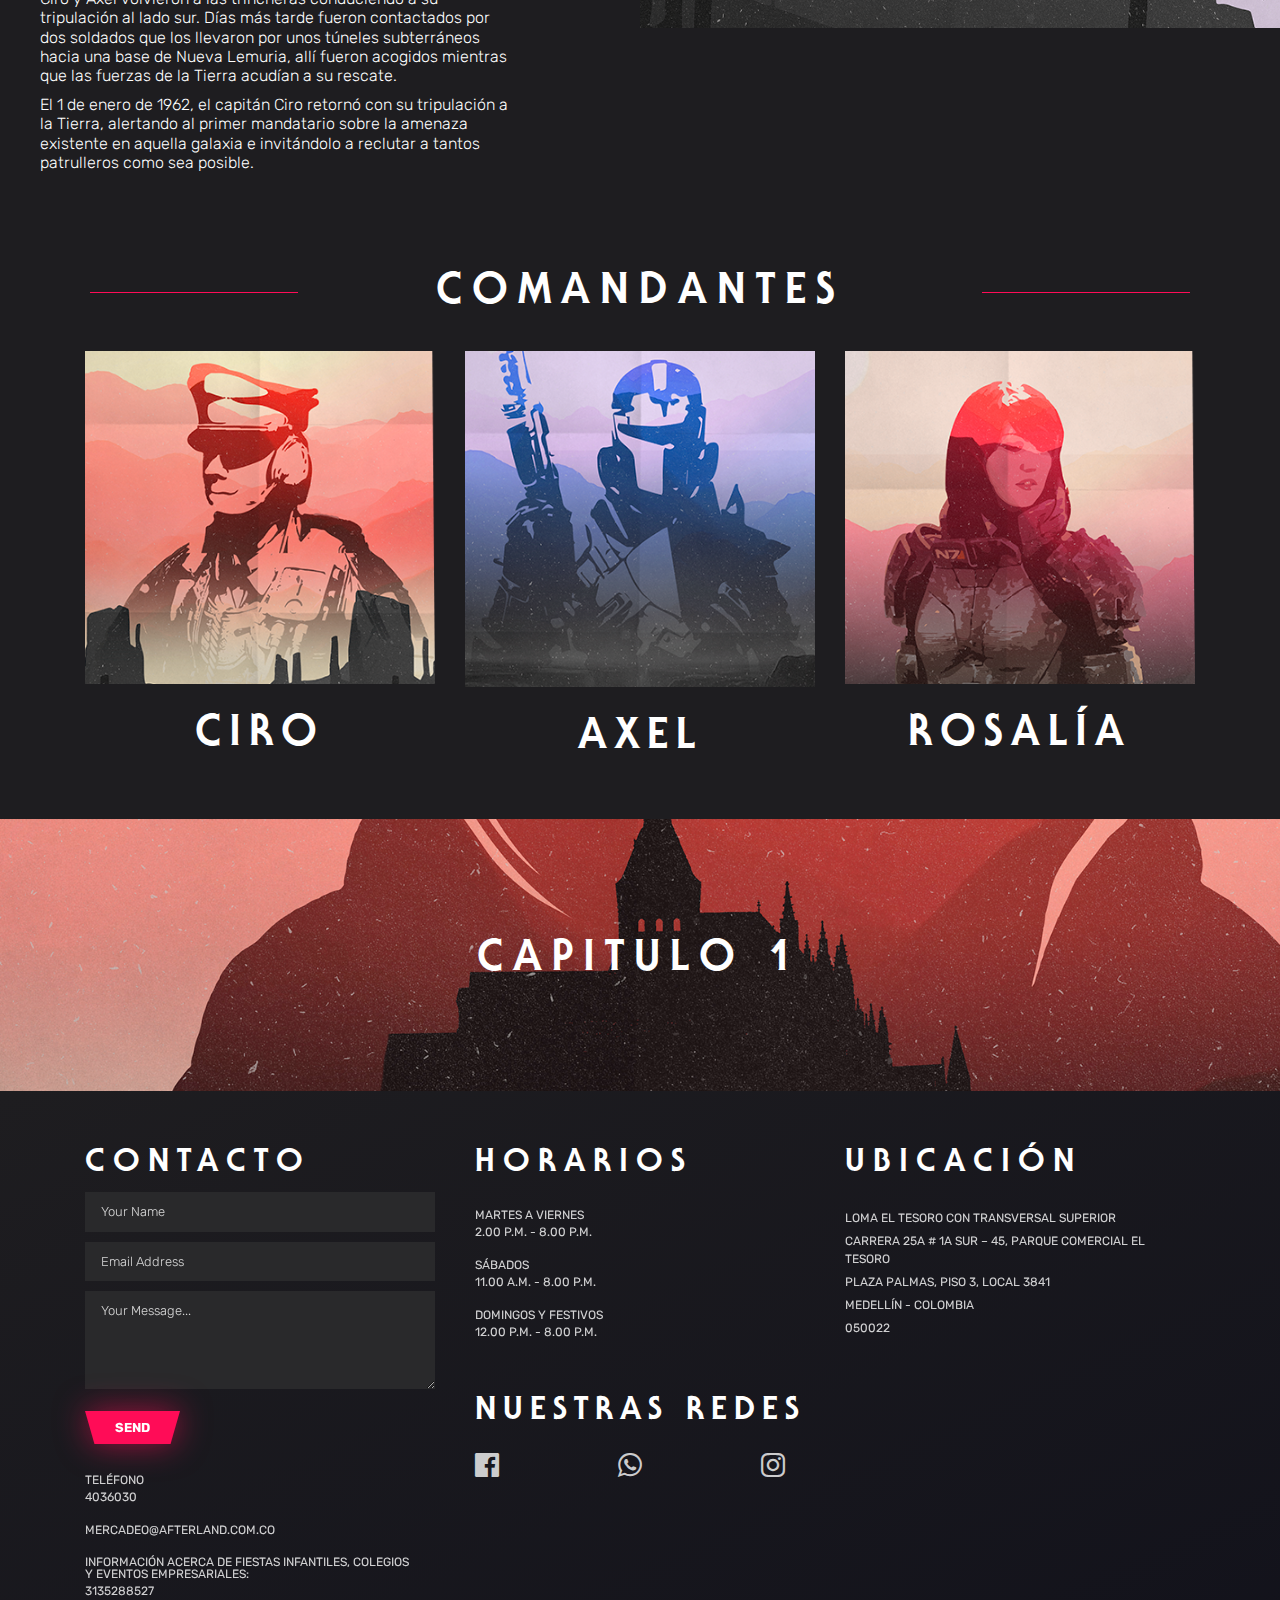
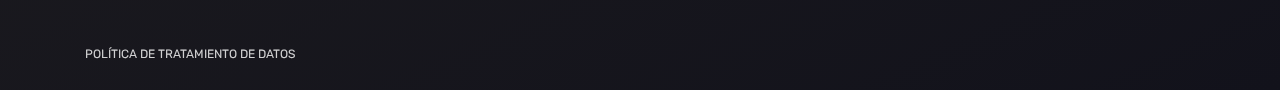
==== commit b79f01f4: "internal pages" ====
--- a/pages/history.html
+++ b/pages/history.html
@@ -43,6 +43,9 @@
               <div class="afterland__menu" id="navbarResponsive">
                 <ul class="afterland__list">
                   <li class="afterland__item">
+                    <a href="../index.html">Home</a>
+                  </li>
+                  <li class="afterland__item">
                     <a href="history.html">Historia</a>
                   </li>
                   <li class="afterland__item">
@@ -51,11 +54,9 @@
                   <li class="afterland__item">
                     <a href="./services.html">Servicios</a>
                   </li>
+
                   <li class="afterland__item">
-                    <a href="#">Seguridad</a>
-                  </li>
-                  <li class="afterland__item">
-                    <a href="#">contáctanos</a>
+                    <a href="#contacto">contáctanos</a>
                   </li>
                 </ul>
               </div>
@@ -125,46 +126,53 @@
                     <span class="afterland__line--last"></span>
                   </div>
 
-                  <p class="afterland__iniciosText">
-                    1954: Estados Unidos realiza pruebas nucleares y hace
-                    estallar en una de sus islas una bomba llamada Castle Bravo.
-                    Su impacto fue tan grande que dejó sin vida todo lo
-                    dispuesto en aquella isla y abrió en el espacio puertas
-                    inexploradas. Ese mismo año, el general Ciro y sus dos
-                    equipos del Galaxy Patrol bajo el mando de Axel (rojos) y
-                    Rosalía (azul) enviaron un grupo de 80 patrulleros en naves
-                    espaciales a explorar el universo. Aquel grupo aterrizó en
-                    una galaxia nunca antes explorada y durante un corto periodo
-                    de tiempo identificaron zonas del universo tan lejanas y
-                    exóticas, que hasta resultaban imposibles de imaginar ante
-                    los ojos de Julio Verne. El 25 de octubre de 1965 enviaron a
-                    la tierra el primer reporte del hallazgo más extraordinario
-                    de la historia de la ciencia: en dirección al cluster de
-                    Perseo, a unos 70 millones de años luz existe una galaxia
-                    tan extraña como maravillosa, la prensa lo catalogó como "El
-                    paraíso de Weismuller" (un famoso deportista olímpico y
-                    actor estadounidense) por tener mundos acuáticos con una
-                    diversidad impresionante y olas tan grandes que superan al
-                    Everest. La galaxia de Weismuller era habitada por una
-                    especie inteligente con cuerpos hechos de agua y oxígeno,
-                    una raza de sabios que pasaba sus días entre las olas,
-                    descritos como Atlantis milenarios que al notar la presencia
-                    de los exploradores, los invitaron a conocer su planeta,
-                    buscando formas de comunicación. 7 años pasaron en secreto
-                    los patrulleros intercambiando culturas con las curiosas
-                    criaturas. Aquel mundo era tan vasto y avanzado que esta
-                    especie ya había descubierto el planeta tierra cientos de
-                    años atrás, sin embargo, en ese entonces solo se veían
-                    dinosaurios. El general Ciro emprendió un viaje con su tropa
-                    a Weismuller, o como lo llamaban sus habitantes Nueva
-                    Lemuria, en el camino la nave presentó fallas poco usuales
-                    que los obligaron a realizar un aterrizaje forzoso, la nave
-                    quedó destrozada y los Galaxy Patrol a la deriva, Ciro y su
-                    ejército hicieron un campamento improvisado mientras
-                    intentaban por todos los medios buscar ayuda. Pasaron dos
-                    meses sin avance en lograr contactar la tierra o a las
-                    tropas en Weismuller.
-                  </p>
+                  <div class="afterland__iniciosText">
+                    <p>
+                      En 1954, en medio de pruebas nucleares realizadas por
+                      Estados Unidos, una bomba de grandes dimensiones llamada
+                      ‘Castle Bravo’ estalló en una isla tropical del
+                      continente, dejando sin vida todo lo que allí habitaba.
+                    </p>
+
+                    <p>
+                      Aquella explosión, además, abrió una puerta en el espacio,
+                      con la posibilidad de conocer mundos inexplorados, así que
+                      el Gobierno determinó un grupo élite de soldados
+                      espaciales para conquistar dicha galaxia: los Galaxy
+                      Patrol, comandados por el general Ciro, Axel y Rosalía.
+                    </p>
+
+                    <p>
+                      Un primer grupo de 80 patrulleros partió de inmediato en
+                      naves espaciales a explorar el universo, dos años más
+                      tarde enviaron a la Tierra su primer reporte: en dirección
+                      al cluster de Perseo, a unos 70 millones de años luz
+                      existe una galaxia tan extraña como maravillosa, con
+                      mundos acuáticos y olas tan grandes que superan al
+                      Everest.
+                    </p>
+
+                    <p>
+                      Fue denominada por los exploradores como Nueva Lemuria,
+                      era habitada por los Atlantis Milenarios: una especie
+                      inteligente con cuerpos hechos de agua y oxígeno, una raza
+                      de sabios que pasaba sus días entre las olas.
+                    </p>
+
+                    <p>
+                      Luego de siete años del primer viaje de descubrimiento,
+                      los 80 patrulleros volvieron a Tierra, dando vía libre
+                      para que el general Ciro emprendiera con sus tropas,
+                      comandadas por Axel y Rosalía, la conquista de los nuevos
+                      mundos.
+                    </p>
+
+                    <p>
+                      Sin embargo, durante el viaje la nave presentó fallas que
+                      los obligaron a realizar un aterrizaje forzoso en el cual
+                      la nave quedó destrozada y los Galaxy Patrol a la deriva.
+                    </p>
+                  </div>
                 </div>
               </div>
               <div class="col-md-12 col-lg-6 nopadding">
@@ -175,46 +183,54 @@
                     <span class="afterland__line--first"></span>
                     <span class="afterland__line--last"></span>
                   </div>
-                  <p class="afterland__iniciosText">
-                    El ejército tenía la moral por el piso, hasta que un día,
-                    sin previo aviso se elevaron en el cielo unos destellos
-                    luminosos que iluminaban más que el sol en la Tierra,
-                    atónitos y aturdidos con la luz que emergía hacia ellos,
-                    celebraron al unísono al sentir que la caballería había
-                    llegado en su rescate y podrían volver a sus hogares en la
-                    Tierra. Pero gran sorpresa, unas naves con aspecto rocoso
-                    llegaron a la superficie en medio de un ruido casi
-                    insoportable, al abrirse la compuerta descendieron unas
-                    criaturas del doble de la altura del ser humano promedio,
-                    sin embargo, no se parecían a los rasgos de los habitantes
-                    de Nueva Lemuria que habían sido detalladamente explicados
-                    por los exploradores en sus reportajes. Los que llegaron a
-                    pensar que eran sus salvadores, pronto se convirtieron en
-                    villanos. Sin previo aviso dispararon a los inadvertidos
-                    patrulleros, el capitán Ciro encendió la sirena de alerta y
-                    todos emprendieron su plan de defensa. Lo que sería la
-                    primera guerra intergalactica de la humanidad había
-                    comenzado con el pie izquierdo. Pronto inició la guerra más
-                    extraña que cualquier héroe de guerra habría librado, los
-                    Galaxy Patrol fueron diezmados rápidamente por el factor
-                    sorpresa y junto a ciro solo 100 hombres de los 1500 que
-                    habían llegado con él. Ciro y Axel lograron escabullirse
-                    hasta los restos de su nave, donde pudieron instalar una
-                    bomba improvisada en un el único reactor nuclear que
-                    quedaba. La detonaron y la explosión fue tan potente que el
-                    ejército enemigo abandonó aquel planeta con el temor de una
-                    segunda explosión que acabara definitivamente con sus
-                    tropas. Ciro y Axel volvieron a las trincheras conduciendo a
-                    su tripulación al lado sur. Días más tarde fueron
-                    contactados por dos soldados que los llevaron por unos
-                    túneles subterráneos hacia una base de Nueva Lemuria, allí
-                    fueron acogidos mientras que las fuerzas de Lemuria acudían
-                    a su rescate. El 1 de enero de 1966 el capitán Ciro retornó
-                    con su tripulación a la Tierra. Alerta al presidente de su
-                    país de reclutar a tantos patrulleros como sea posible
-                    debido a la creciente amenaza que recién habían combatido,
-                    debían batallar contra los Vrilianos.
-                  </p>
+                  <div class="afterland__iniciosText">
+                    <p>
+                      Pasaron dos meses sin poder contactar a los patrulleros en
+                      la Tierra o a sus aliados en Nueva Lemuria, hasta que un
+                      día, avistaron en el cielo unos destellos luminosos que
+                      reflejaban más que el Sol en la Tierra, atónitos y
+                      aturdidos con la luz que emergía hacia ellos, celebraron
+                      al unísono al sentir que la caballería había llegado en su
+                      rescate. Pero gran sorpresa, unas naves con aspecto rocoso
+                      aterrizaron en la superficie, descendieron criaturas del
+                      doble de la altura del ser humano promedio y nada
+                      parecidas a los descritos por los primeros exploradores.
+                    </p>
+
+                    <p>
+                      Los que llegaron a pensar que eran sus salvadores, pronto
+                      se convirtieron en villanos que atacaron de inmediato a
+                      los inadvertidos patrulleros, dando inició la primera
+                      guerra intergaláctica de la humanidad. Los Galaxy Patrol
+                      fueron diezmados rápidamente por el factor sorpresa y
+                      junto a Ciro, solo 100 de los 15.00 soldados que que
+                      habían llegado con él continuaban con vida.
+                    </p>
+
+                    <p>
+                      Ante la inminente derrota que se avecinaba, decidieron
+                      jugarse su última carta: fabricaron con los restos de la
+                      nave una bomba improvisada y su explosión fue tan potente
+                      que el ejército enemigo abandonó aquel planeta.
+                    </p>
+
+                    <p>
+                      Ciro y Axel volvieron a las trincheras conduciendo a su
+                      tripulación al lado sur. Días más tarde fueron contactados
+                      por dos soldados que los llevaron por unos túneles
+                      subterráneos hacia una base de Nueva Lemuria, allí fueron
+                      acogidos mientras que las fuerzas de la Tierra acudían a
+                      su rescate.
+                    </p>
+
+                    <p>
+                      El 1 de enero de 1962, el capitán Ciro retornó con su
+                      tripulación a la Tierra, alertando al primer mandatario
+                      sobre la amenaza existente en aquella galaxia e
+                      invitándolo a reclutar a tantos patrulleros como sea
+                      posible.
+                    </p>
+                  </div>
                 </div>
               </div>
               <div class="col-md-12 col-lg-6 nopadding full-height">
@@ -326,7 +342,7 @@
 
       <!-- Footer -->
       <footer>
-        <div class="afterland__footer">
+        <div class="afterland__footer" id="contacto">
           <div class="container">
             <div class="afterland__footerBox">
               <div class="row">
@@ -336,20 +352,23 @@
                       <h3 class="afterland__footerTitle">Contacto</h3>
                     </div>
                     <div class="afterland__footerForm">
-                      <form action="" method="get">
+                      <form action="../enviar.php" method="POST">
                         <input
+                          name="nombre"
                           class="afterland__footerInput"
                           type="text"
                           placeholder="Your Name"
                           required
                         />
                         <input
+                          name="email"
                           class="afterland__footerInput"
                           type="email"
                           placeholder="Email Address"
                           required
                         />
                         <textarea
+                          name="mensaje"
                           class="afterland__footerInput"
                           rows="4"
                           placeholder="Your Message..."
@@ -387,7 +406,11 @@
                       <div
                         class="afterland__footerInfo--box afterland__footerInfo--boxDates"
                       >
-                        <a href="#" class="afterland__footerInfo--link">
+                        <a
+                          href="../politicaDatos.pdf"
+                          class="afterland__footerInfo--link"
+                          download
+                        >
                           <p class="afterland__footerInfo--text">
                             política de tratamiento de datos
                           </p>
@@ -515,6 +538,6 @@
       integrity="sha384-JjSmVgyd0p3pXB1rRibZUAYoIIy6OrQ6VrjIEaFf/nJGzIxFDsf4x0xIM+B07jRM"
       crossorigin="anonymous"
     ></script>
-    <script src="js/script.js"></script>
+    <script src="../js/script.js"></script>
   </body>
 </html>
--- a/css/styles.css
+++ b/css/styles.css
@@ -209,6 +209,9 @@
   color: #ffffff;
   width: 90%;
   line-height: 1.2;
+}
+.afterland__iniciosText p {
+  margin-bottom: 10px;
 }
 .afterland__line {
   width: 130px;
@@ -606,7 +609,7 @@
   justify-content: center;
   align-items: center;
   height: 100%;
-  padding: 0 40px 20px;
+  padding: 0 40px 30px;
   position: relative;
 }
 .afterland__eventsInput {
@@ -681,9 +684,12 @@
   background-position: center center;
   position: relative;
 }
+.afterland__birthday {
+  overflow-x: hidden;
+}
 .afterland__fiestaTitle {
-  font-size: 43px;
-  letter-spacing: 10px;
+  font-size: 30px;
+  letter-spacing: 8px;
   text-transform: uppercase;
   font-weight: 700;
   color: #ffffff;
@@ -714,6 +720,10 @@
 @media (min-width: 768px) {
   .afterland__eventsDescription {
     padding: 20px 0;
+  }
+  .afterland__fiestaTitle {
+    font-size: 43px;
+    letter-spacing: 10px;
   }
 }
 
